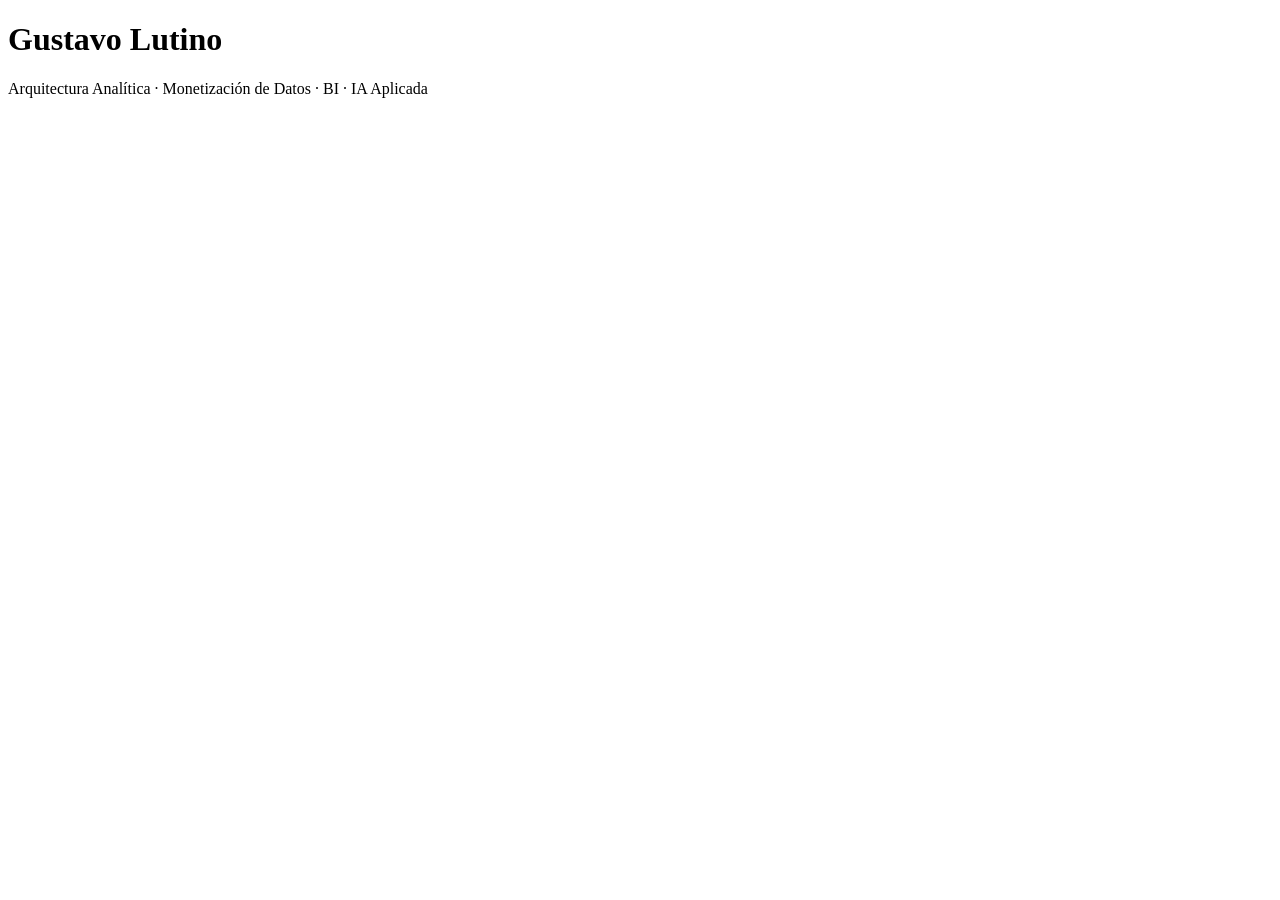
==== index.html @ 82b0d422 "feat: publish portfolio landing page" ====
<!doctype html><html lang="es"><head><meta charset="utf-8"><meta name="viewport" content="width=device-width,initial-scale=1"><title>Gustavo Lutino | Arquitectura Analítica</title></head><body><h1>Gustavo Lutino</h1><p>Arquitectura Analítica · Monetización de Datos · BI · IA Aplicada</p></body></html>
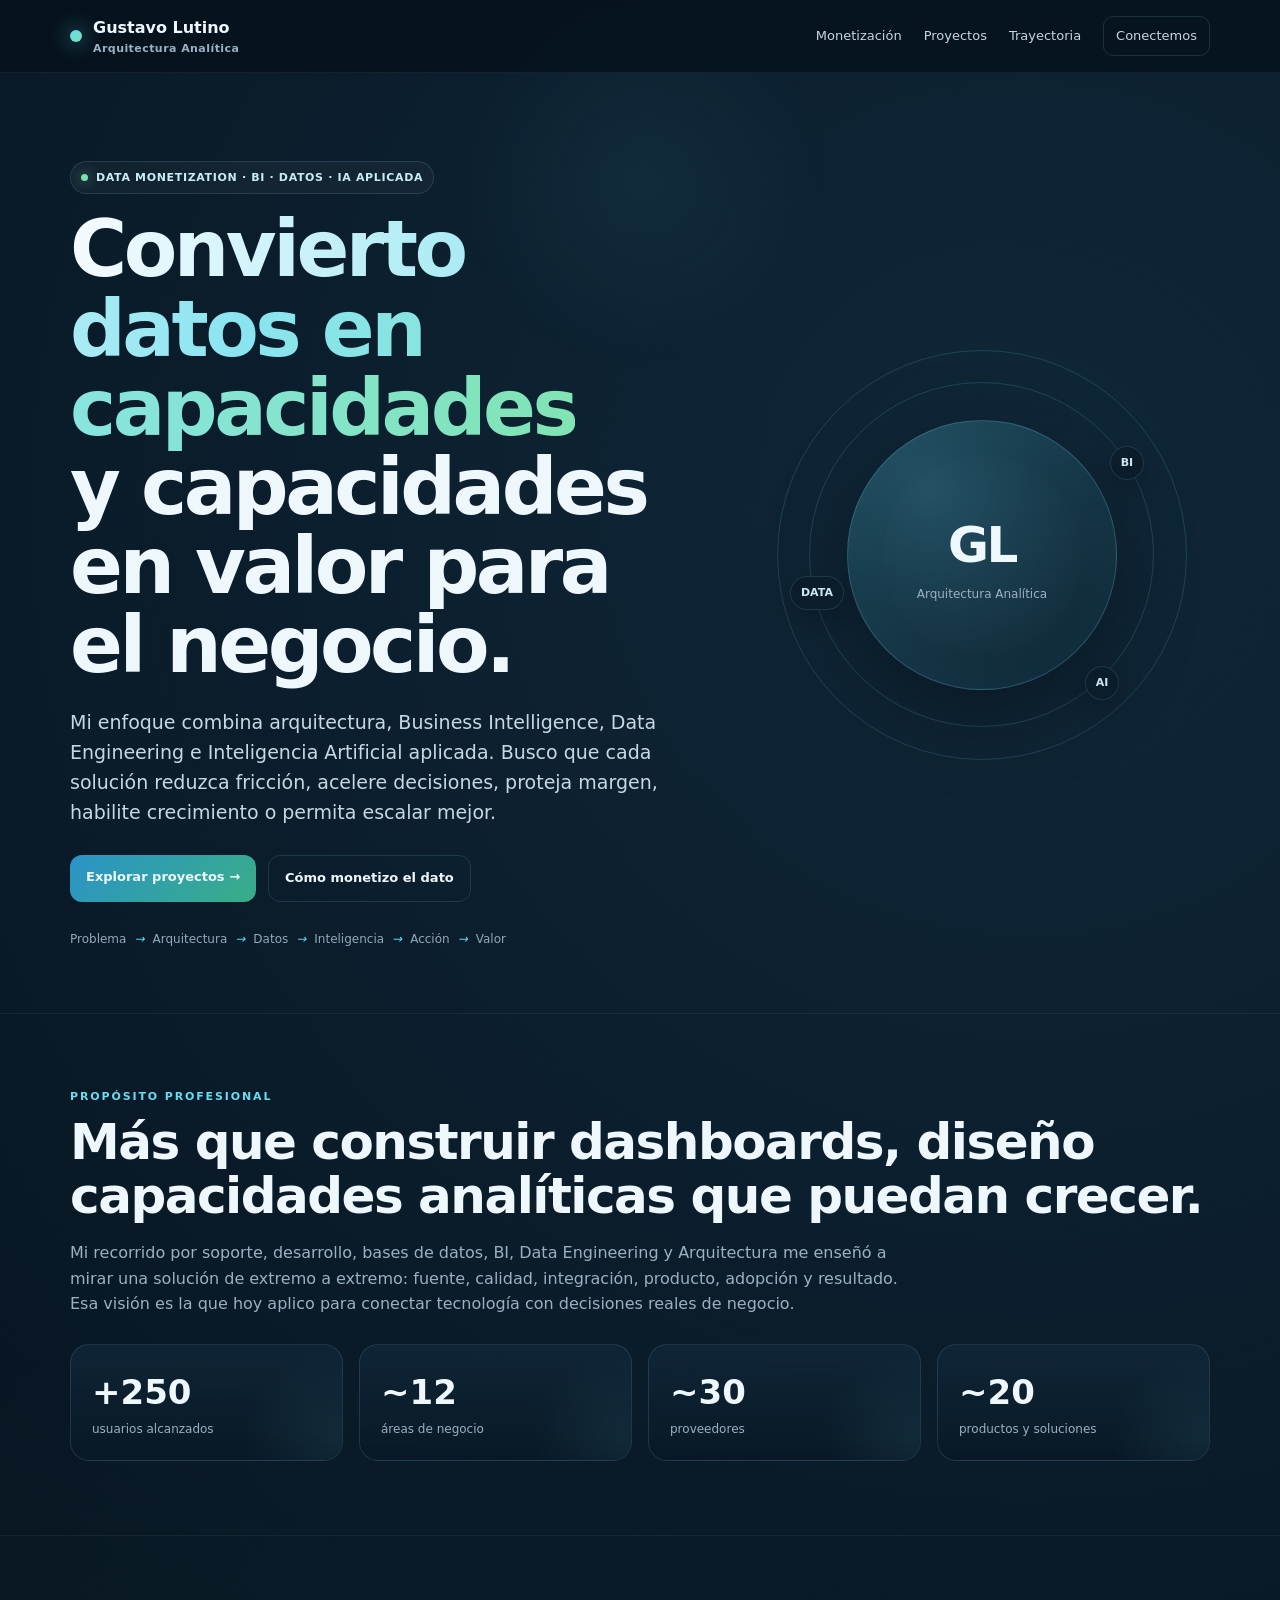
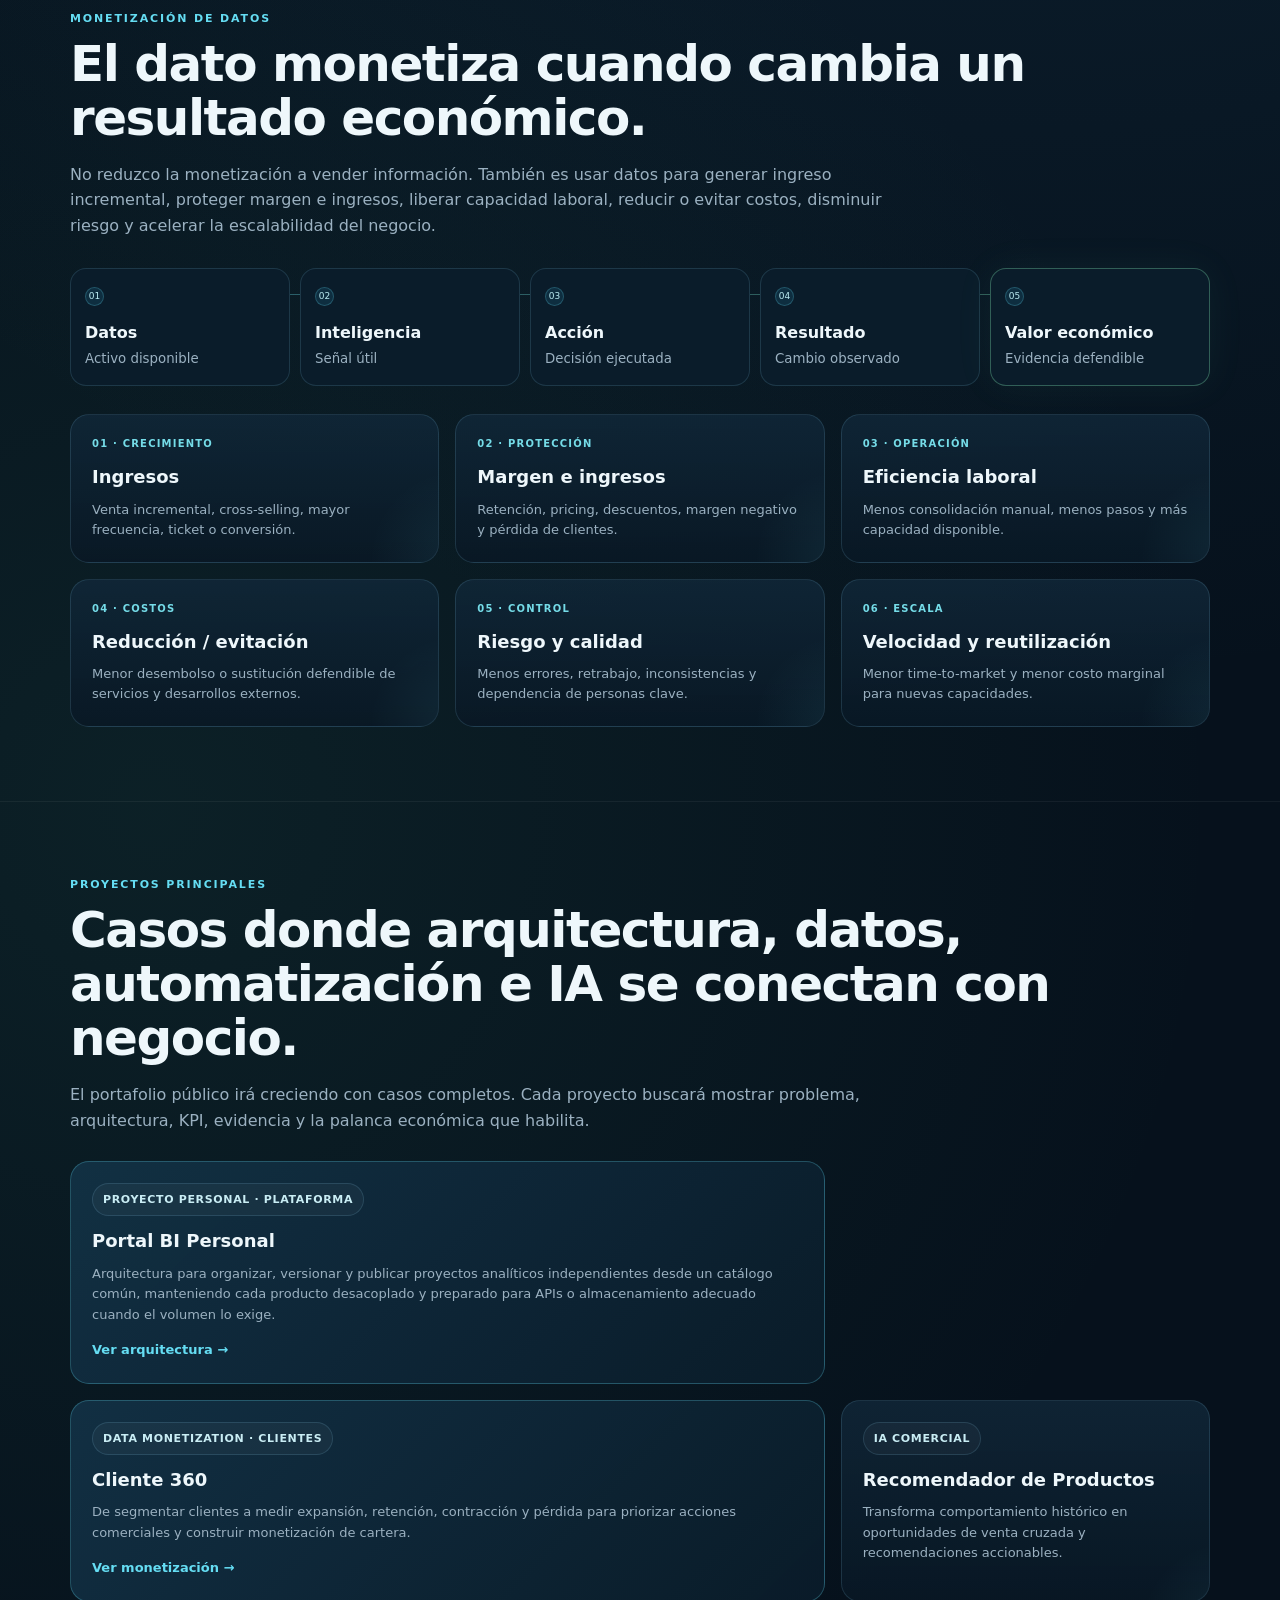
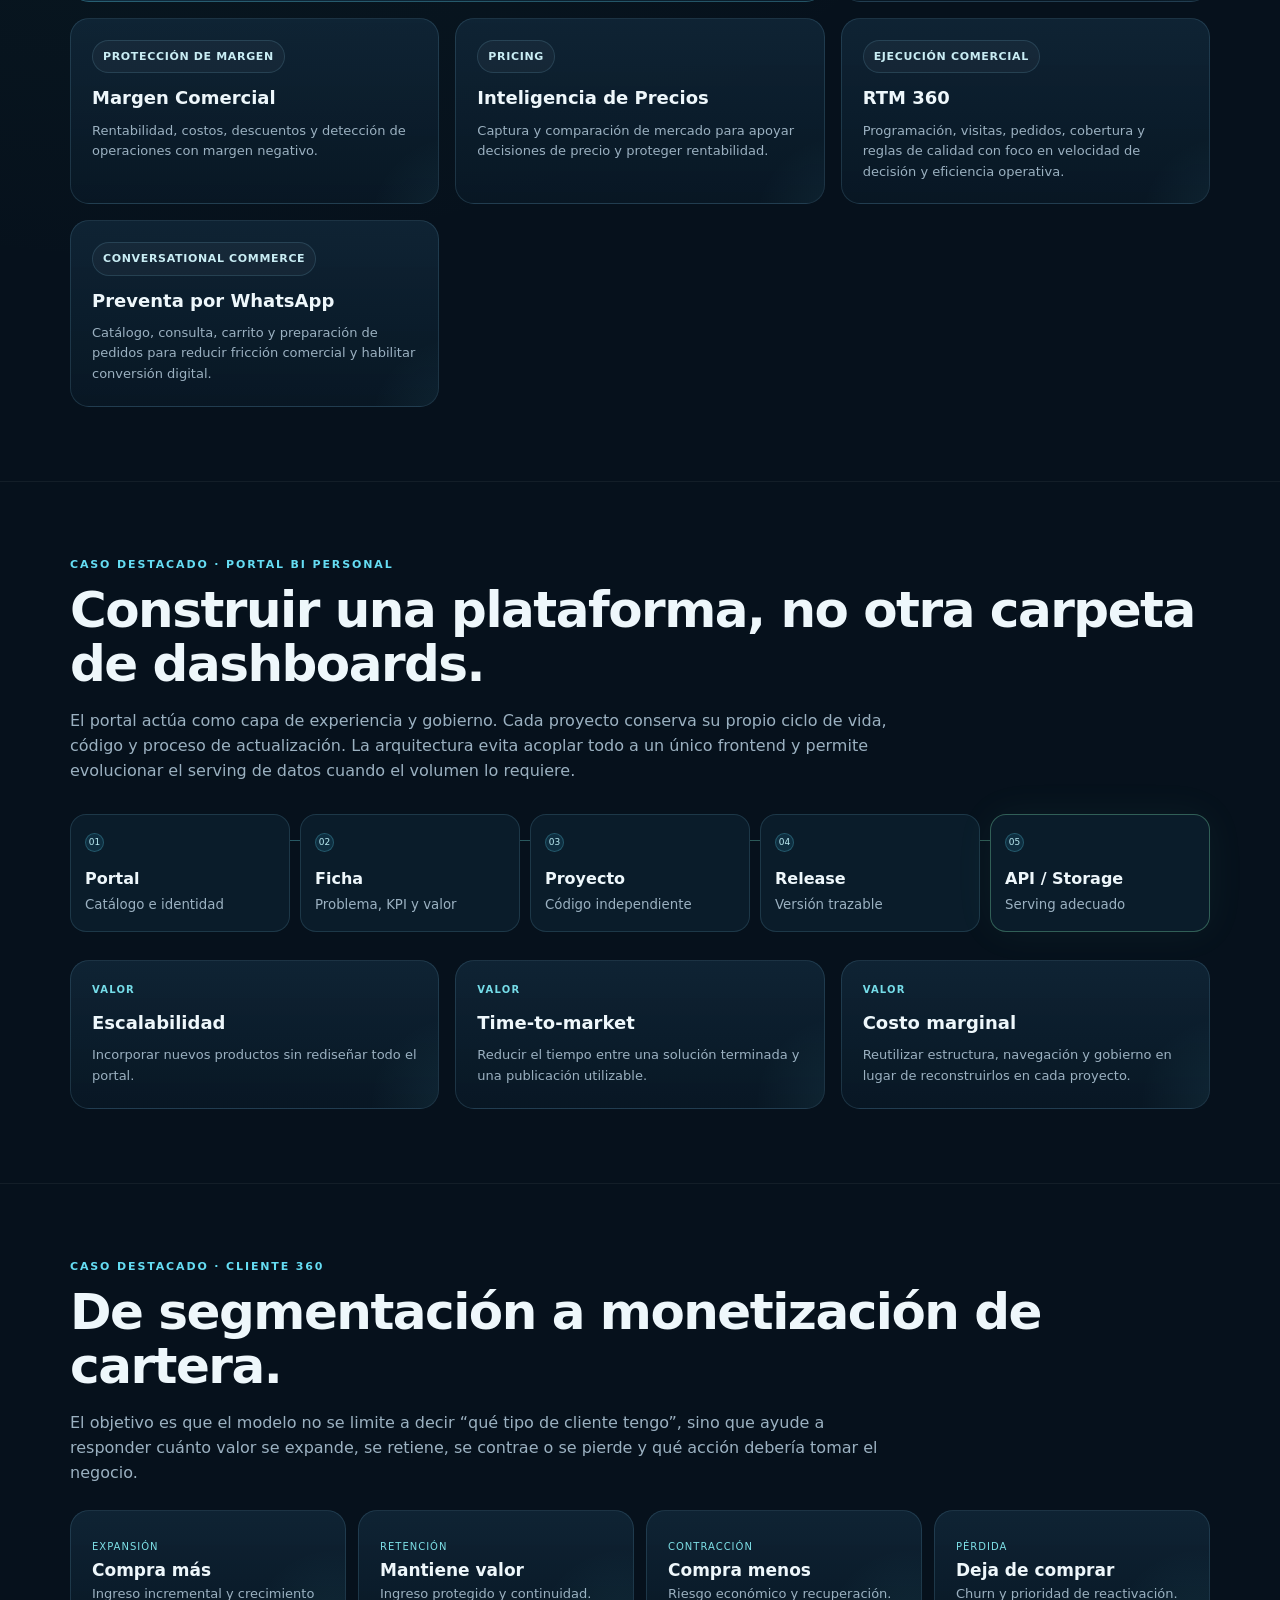
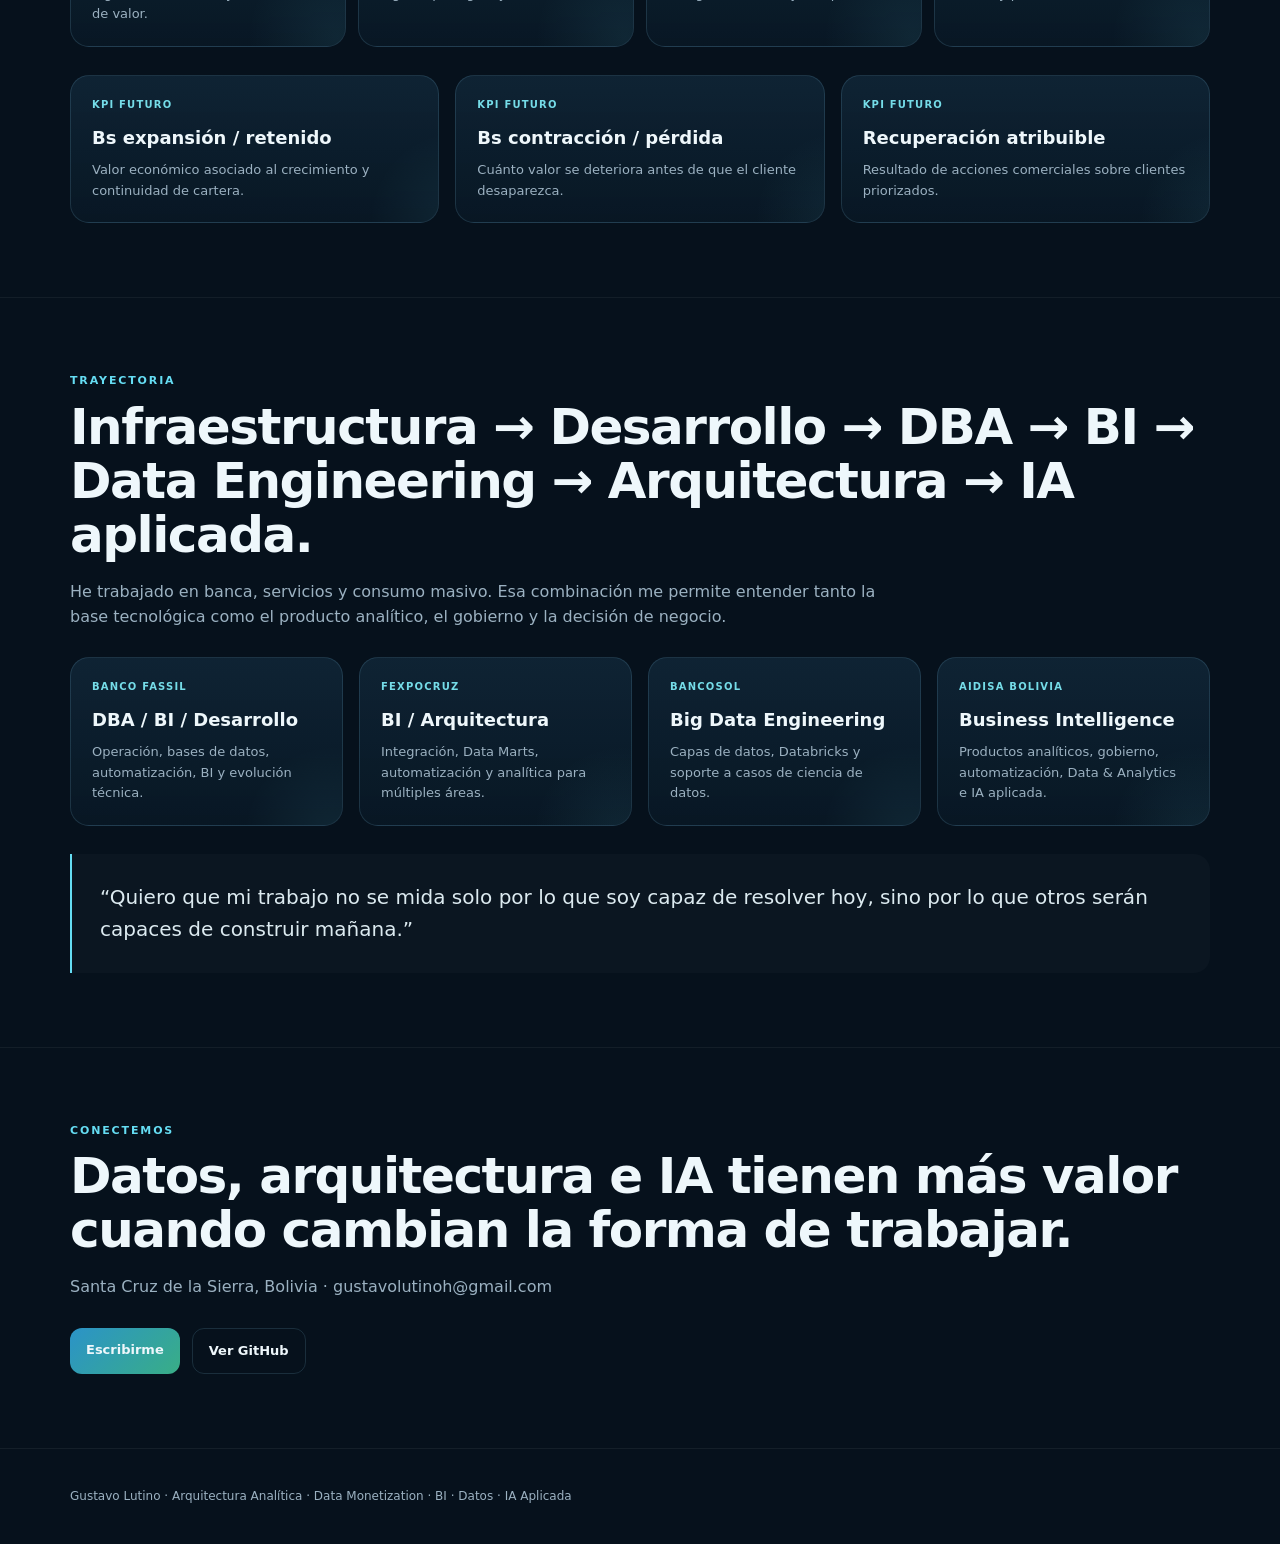
==== commit 0a2ac702: "feat: publish data monetization portfolio v1" ====
--- a/index.html
+++ b/index.html
@@ -1 +1 @@
-<!doctype html><html lang="es"><head><meta charset="utf-8"><meta name="viewport" content="width=device-width,initial-scale=1"><title>Gustavo Lutino | Arquitectura Analítica</title></head><body><h1>Gustavo Lutino</h1><p>Arquitectura Analítica · Monetización de Datos · BI · IA Aplicada</p></body></html>+<!doctype html><html lang="es"><head><meta charset="utf-8"><meta name="viewport" content="width=device-width,initial-scale=1"><meta name="description" content="Gustavo Lutino | Arquitectura Analítica, Monetización de Datos, BI e IA aplicada"><title>Gustavo Lutino | Arquitectura Analítica</title><link rel="stylesheet" href="styles.css"></head><body><div id="progress" class="progress"></div><nav class="nav"><div class="container nav-inner"><a class="brand" href="#inicio"><span class="mark"></span><span>Gustavo Lutino<small>Arquitectura Analítica</small></span></a><div class="navlinks"><a href="#valor">Monetización</a><a href="#proyectos">Proyectos</a><a href="#trayectoria">Trayectoria</a><a class="nav-cta" href="#contacto">Conectemos</a></div></div></nav><header id="inicio" class="hero"><div class="container hero-grid"><div class="reveal"><div class="pill"><i></i> Data Monetization · BI · Datos · IA Aplicada</div><h1><span class="gradient">Convierto datos en capacidades</span><br>y capacidades en valor para el negocio.</h1><p class="lead">Mi enfoque combina arquitectura, Business Intelligence, Data Engineering e Inteligencia Artificial aplicada. Busco que cada solución reduzca fricción, acelere decisiones, proteja margen, habilite crecimiento o permita escalar mejor.</p><div class="actions"><a class="btn primary" href="#proyectos">Explorar proyectos →</a><a class="btn" href="#valor">Cómo monetizo el dato</a></div><div class="hero-proof"><span>Problema</span><i>→</i><span>Arquitectura</span><i>→</i><span>Datos</span><i>→</i><span>Inteligencia</span><i>→</i><span>Acción</span><i>→</i><span>Valor</span></div></div><div class="signal reveal"><div class="orbit o1"></div><div class="orbit o2"></div><div class="chip c1">BI</div><div class="chip c2">DATA</div><div class="chip c3">AI</div><div class="core"><div><b>GL</b><span>Arquitectura Analítica</span></div></div></div></div></header><section><div class="container reveal"><div class="eyebrow">Propósito profesional</div><h2>Más que construir dashboards, diseño capacidades analíticas que puedan crecer.</h2><p class="intro">Mi recorrido por soporte, desarrollo, bases de datos, BI, Data Engineering y Arquitectura me enseñó a mirar una solución de extremo a extremo: fuente, calidad, integración, producto, adopción y resultado. Esa visión es la que hoy aplico para conectar tecnología con decisiones reales de negocio.</p><div class="grid g4"><div class="card metric"><b>+250</b><span>usuarios alcanzados</span></div><div class="card metric"><b>~12</b><span>áreas de negocio</span></div><div class="card metric"><b>~30</b><span>proveedores</span></div><div class="card metric"><b>~20</b><span>productos y soluciones</span></div></div></div></section><section id="valor"><div class="container reveal"><div class="eyebrow">Monetización de Datos</div><h2>El dato monetiza cuando cambia un resultado económico.</h2><p class="intro">No reduzco la monetización a vender información. También es usar datos para generar ingreso incremental, proteger margen e ingresos, liberar capacidad laboral, reducir o evitar costos, disminuir riesgo y acelerar la escalabilidad del negocio.</p><div class="chain"><div class="node"><span>01</span><b>Datos</b><small>Activo disponible</small></div><div class="node"><span>02</span><b>Inteligencia</b><small>Señal útil</small></div><div class="node"><span>03</span><b>Acción</b><small>Decisión ejecutada</small></div><div class="node"><span>04</span><b>Resultado</b><small>Cambio observado</small></div><div class="node accent"><span>05</span><b>Valor económico</b><small>Evidencia defendible</small></div></div><div class="grid g6"><article class="card"><div class="micro">01 · Crecimiento</div><h3>Ingresos</h3><p>Venta incremental, cross-selling, mayor frecuencia, ticket o conversión.</p></article><article class="card"><div class="micro">02 · Protección</div><h3>Margen e ingresos</h3><p>Retención, pricing, descuentos, margen negativo y pérdida de clientes.</p></article><article class="card"><div class="micro">03 · Operación</div><h3>Eficiencia laboral</h3><p>Menos consolidación manual, menos pasos y más capacidad disponible.</p></article><article class="card"><div class="micro">04 · Costos</div><h3>Reducción / evitación</h3><p>Menor desembolso o sustitución defendible de servicios y desarrollos externos.</p></article><article class="card"><div class="micro">05 · Control</div><h3>Riesgo y calidad</h3><p>Menos errores, retrabajo, inconsistencias y dependencia de personas clave.</p></article><article class="card"><div class="micro">06 · Escala</div><h3>Velocidad y reutilización</h3><p>Menor time-to-market y menor costo marginal para nuevas capacidades.</p></article></div></div></section><section id="proyectos"><div class="container reveal"><div class="eyebrow">Proyectos principales</div><h2>Casos donde arquitectura, datos, automatización e IA se conectan con negocio.</h2><p class="intro">El portafolio público irá creciendo con casos completos. Cada proyecto buscará mostrar problema, arquitectura, KPI, evidencia y la palanca económica que habilita.</p><div class="grid g3"><article class="card project featured"><span class="tag">Proyecto personal · Plataforma</span><h3>Portal BI Personal</h3><p>Arquitectura para organizar, versionar y publicar proyectos analíticos independientes desde un catálogo común, manteniendo cada producto desacoplado y preparado para APIs o almacenamiento adecuado cuando el volumen lo exige.</p><a href="#portal">Ver arquitectura →</a></article><article class="card project featured"><span class="tag">Data Monetization · Clientes</span><h3>Cliente 360</h3><p>De segmentar clientes a medir expansión, retención, contracción y pérdida para priorizar acciones comerciales y construir monetización de cartera.</p><a href="#cliente360">Ver monetización →</a></article><article class="card project"><span class="tag">IA Comercial</span><h3>Recomendador de Productos</h3><p>Transforma comportamiento histórico en oportunidades de venta cruzada y recomendaciones accionables.</p></article><article class="card project"><span class="tag">Protección de margen</span><h3>Margen Comercial</h3><p>Rentabilidad, costos, descuentos y detección de operaciones con margen negativo.</p></article><article class="card project"><span class="tag">Pricing</span><h3>Inteligencia de Precios</h3><p>Captura y comparación de mercado para apoyar decisiones de precio y proteger rentabilidad.</p></article><article class="card project"><span class="tag">Ejecución Comercial</span><h3>RTM 360</h3><p>Programación, visitas, pedidos, cobertura y reglas de calidad con foco en velocidad de decisión y eficiencia operativa.</p></article><article class="card project"><span class="tag">Conversational Commerce</span><h3>Preventa por WhatsApp</h3><p>Catálogo, consulta, carrito y preparación de pedidos para reducir fricción comercial y habilitar conversión digital.</p></article></div></div></section><section id="portal"><div class="container reveal"><div class="eyebrow">Caso destacado · Portal BI Personal</div><h2>Construir una plataforma, no otra carpeta de dashboards.</h2><p class="intro">El portal actúa como capa de experiencia y gobierno. Cada proyecto conserva su propio ciclo de vida, código y proceso de actualización. La arquitectura evita acoplar todo a un único frontend y permite evolucionar el serving de datos cuando el volumen lo requiere.</p><div class="chain"><div class="node"><span>01</span><b>Portal</b><small>Catálogo e identidad</small></div><div class="node"><span>02</span><b>Ficha</b><small>Problema, KPI y valor</small></div><div class="node"><span>03</span><b>Proyecto</b><small>Código independiente</small></div><div class="node"><span>04</span><b>Release</b><small>Versión trazable</small></div><div class="node accent"><span>05</span><b>API / Storage</b><small>Serving adecuado</small></div></div><div class="grid g3"><div class="card"><div class="micro">Valor</div><h3>Escalabilidad</h3><p>Incorporar nuevos productos sin rediseñar todo el portal.</p></div><div class="card"><div class="micro">Valor</div><h3>Time-to-market</h3><p>Reducir el tiempo entre una solución terminada y una publicación utilizable.</p></div><div class="card"><div class="micro">Valor</div><h3>Costo marginal</h3><p>Reutilizar estructura, navegación y gobierno en lugar de reconstruirlos en cada proyecto.</p></div></div></div></section><section id="cliente360"><div class="container reveal"><div class="eyebrow">Caso destacado · Cliente 360</div><h2>De segmentación a monetización de cartera.</h2><p class="intro">El objetivo es que el modelo no se limite a decir “qué tipo de cliente tengo”, sino que ayude a responder cuánto valor se expande, se retiene, se contrae o se pierde y qué acción debería tomar el negocio.</p><div class="money"><div class="card"><span>Expansión</span><b>Compra más</b><p>Ingreso incremental y crecimiento de valor.</p></div><div class="card"><span>Retención</span><b>Mantiene valor</b><p>Ingreso protegido y continuidad.</p></div><div class="card"><span>Contracción</span><b>Compra menos</b><p>Riesgo económico y recuperación.</p></div><div class="card"><span>Pérdida</span><b>Deja de comprar</b><p>Churn y prioridad de reactivación.</p></div></div><div class="grid g3"><div class="card"><div class="micro">KPI futuro</div><h3>Bs expansión / retenido</h3><p>Valor económico asociado al crecimiento y continuidad de cartera.</p></div><div class="card"><div class="micro">KPI futuro</div><h3>Bs contracción / pérdida</h3><p>Cuánto valor se deteriora antes de que el cliente desaparezca.</p></div><div class="card"><div class="micro">KPI futuro</div><h3>Recuperación atribuible</h3><p>Resultado de acciones comerciales sobre clientes priorizados.</p></div></div></div></section><section id="trayectoria"><div class="container reveal"><div class="eyebrow">Trayectoria</div><h2>Infraestructura → Desarrollo → DBA → BI → Data Engineering → Arquitectura → IA aplicada.</h2><p class="intro">He trabajado en banca, servicios y consumo masivo. Esa combinación me permite entender tanto la base tecnológica como el producto analítico, el gobierno y la decisión de negocio.</p><div class="grid g4"><div class="card"><div class="micro">Banco Fassil</div><h3>DBA / BI / Desarrollo</h3><p>Operación, bases de datos, automatización, BI y evolución técnica.</p></div><div class="card"><div class="micro">Fexpocruz</div><h3>BI / Arquitectura</h3><p>Integración, Data Marts, automatización y analítica para múltiples áreas.</p></div><div class="card"><div class="micro">BancoSol</div><h3>Big Data Engineering</h3><p>Capas de datos, Databricks y soporte a casos de ciencia de datos.</p></div><div class="card"><div class="micro">AIDISA Bolivia</div><h3>Business Intelligence</h3><p>Productos analíticos, gobierno, automatización, Data & Analytics e IA aplicada.</p></div></div><div class="quote">“Quiero que mi trabajo no se mida solo por lo que soy capaz de resolver hoy, sino por lo que otros serán capaces de construir mañana.”</div></div></section><section id="contacto"><div class="container reveal"><div class="eyebrow">Conectemos</div><h2>Datos, arquitectura e IA tienen más valor cuando cambian la forma de trabajar.</h2><p class="intro">Santa Cruz de la Sierra, Bolivia · <a href="mailto:gustavolutinoh@gmail.com">gustavolutinoh@gmail.com</a></p><div class="actions"><a class="btn primary" href="mailto:gustavolutinoh@gmail.com">Escribirme</a><a class="btn" href="https://github.com/gustavolutino">Ver GitHub</a></div></div></section><footer class="footer"><div class="container">Gustavo Lutino · Arquitectura Analítica · Data Monetization · BI · Datos · IA Aplicada</div></footer><script src="app.js"></script></body></html>
--- a/styles.css
+++ b/styles.css
@@ -0,0 +1 @@
+:root{--bg:#06111c;--bg2:#091827;--panel:rgba(13,31,46,.78);--line:rgba(129,198,226,.16);--text:#eef7fb;--muted:#9bb1c1;--cyan:#65ddf3;--green:#7ce0ae;--blue:#6b8cff;--gold:#f3c86b;--shadow:0 24px 80px rgba(0,0,0,.34)}*{box-sizing:border-box}html{scroll-behavior:smooth}body{margin:0;background:radial-gradient(circle at 80% 8%,rgba(50,119,159,.22),transparent 30%),radial-gradient(circle at 12% 38%,rgba(55,144,116,.12),transparent 26%),var(--bg);color:var(--text);font-family:Inter,ui-sans-serif,system-ui,-apple-system,Segoe UI,sans-serif;line-height:1.58;overflow-x:hidden}body:before{content:"";position:fixed;inset:0;pointer-events:none;background:radial-gradient(500px circle at var(--x,50%) var(--y,20%),rgba(92,211,238,.06),transparent 38%);z-index:-1}a{color:inherit;text-decoration:none}.container{width:min(1140px,calc(100% - 36px));margin:auto}.progress{position:fixed;left:0;top:0;height:3px;width:0;background:linear-gradient(90deg,var(--cyan),var(--green));z-index:99}.nav{position:sticky;top:0;z-index:50;background:rgba(6,17,28,.78);backdrop-filter:blur(18px);border-bottom:1px solid rgba(255,255,255,.06)}.nav-inner{height:72px;display:flex;align-items:center;justify-content:space-between;gap:20px}.brand{display:flex;align-items:center;gap:11px;font-weight:850}.mark{width:12px;height:12px;border-radius:50%;background:linear-gradient(135deg,var(--cyan),var(--green));box-shadow:0 0 22px rgba(101,221,243,.75)}.brand small{display:block;color:var(--muted);font-size:11px;font-weight:600;letter-spacing:.04em}.navlinks{display:flex;align-items:center;gap:22px;color:#c7d7e2;font-size:13px}.navlinks a:hover{color:#fff}.nav-cta{padding:9px 12px;border:1px solid var(--line);border-radius:10px}.hero{padding:88px 0 64px;min-height:82vh;display:flex;align-items:center}.hero-grid{display:grid;grid-template-columns:1.16fr .84fr;gap:54px;align-items:center}.pill,.tag{display:inline-flex;align-items:center;gap:8px;border:1px solid var(--line);background:rgba(255,255,255,.035);padding:7px 10px;border-radius:999px;color:#c9edf4;font-size:11px;font-weight:800;letter-spacing:.06em;text-transform:uppercase}.pill i{width:7px;height:7px;border-radius:50%;background:var(--green);box-shadow:0 0 14px rgba(124,224,174,.8)}h1{font-size:clamp(46px,7vw,78px);line-height:1.015;letter-spacing:-.045em;margin:16px 0 22px}.gradient{background:linear-gradient(90deg,#f6fbff 0%,#8ae4f0 45%,#80e4b4 100%);-webkit-background-clip:text;color:transparent}.lead{font-size:19px;color:#c7d8e3;max-width:760px}.actions{display:flex;gap:12px;flex-wrap:wrap;margin-top:28px}.btn{padding:12px 16px;border-radius:12px;border:1px solid var(--line);font-weight:800;font-size:13px;transition:.22s}.btn:hover{transform:translateY(-2px)}.btn.primary{background:linear-gradient(135deg,#2b93c8,#39ae86);border:none}.hero-proof{display:flex;flex-wrap:wrap;gap:8px;align-items:center;margin-top:28px;color:#90aaba;font-size:12px}.hero-proof i{color:#5bd7e9}.signal{position:relative;min-height:410px;display:grid;place-items:center}.core{width:270px;height:270px;border-radius:50%;display:grid;place-items:center;text-align:center;background:radial-gradient(circle at 30% 25%,rgba(101,221,243,.24),rgba(11,29,44,.92));border:1px solid rgba(120,211,238,.25);box-shadow:var(--shadow),inset 0 0 40px rgba(70,201,221,.08);animation:float 5s ease-in-out infinite}.core b{font-size:50px;letter-spacing:-.05em}.core span{display:block;color:var(--muted);font-size:12px}.orbit{position:absolute;border:1px solid rgba(102,221,242,.17);border-radius:50%;animation:spin 18s linear infinite}.o1{width:345px;height:345px}.o2{width:410px;height:410px;animation-duration:26s;animation-direction:reverse}.chip{position:absolute;padding:7px 10px;border:1px solid var(--line);border-radius:999px;background:#0b1c2a;color:#cce7ef;font-size:11px;font-weight:850;box-shadow:0 10px 30px rgba(0,0,0,.25)}.c1{transform:translate(145px,-92px)}.c2{transform:translate(-165px,38px)}.c3{transform:translate(120px,128px)}section{padding:74px 0;border-top:1px solid rgba(255,255,255,.055)}.eyebrow{color:var(--cyan);font-size:11px;font-weight:850;text-transform:uppercase;letter-spacing:.17em}h2{font-size:clamp(31px,5vw,50px);line-height:1.08;letter-spacing:-.03em;margin:10px 0 17px}.intro{max-width:830px;color:var(--muted)}.grid{display:grid;gap:16px;margin-top:28px}.g3{grid-template-columns:repeat(3,1fr)}.g4{grid-template-columns:repeat(4,1fr)}.g6{grid-template-columns:repeat(3,1fr)}.card{position:relative;background:linear-gradient(180deg,rgba(17,40,58,.8),rgba(9,24,37,.9));border:1px solid var(--line);border-radius:19px;padding:21px;overflow:hidden;transition:.25s transform,.25s border-color,.25s box-shadow}.card:after{content:"";position:absolute;inset:auto -30% -60% auto;width:180px;height:180px;background:radial-gradient(circle,rgba(101,221,243,.08),transparent 70%)}.card:hover{transform:translateY(-5px);border-color:rgba(101,221,243,.32);box-shadow:0 18px 55px rgba(0,0,0,.24)}.card h3{margin:11px 0 8px;font-size:18px}.card p{margin:0;color:var(--muted);font-size:13px}.micro{font-size:10px;text-transform:uppercase;letter-spacing:.12em;color:#75dce8;font-weight:850}.metric b{font-size:34px}.metric span{display:block;color:var(--muted);font-size:12px}.chain{position:relative;display:grid;grid-template-columns:repeat(5,1fr);gap:10px;margin-top:30px}.chain:before{content:"";position:absolute;top:26px;left:8%;right:8%;height:1px;background:linear-gradient(90deg,var(--cyan),var(--green));opacity:.35}.node{position:relative;padding:18px 14px 15px;border:1px solid var(--line);border-radius:16px;background:#0a1c2a}.node span{display:grid;place-items:center;width:19px;height:19px;border-radius:50%;background:#0e2e40;border:1px solid rgba(101,221,243,.24);font-size:9px;color:#bcecf3;margin-bottom:14px}.node b{display:block}.node small{color:var(--muted)}.node.accent{border-color:rgba(124,224,174,.34);box-shadow:0 0 40px rgba(124,224,174,.06)}.project.featured{grid-column:span 2;border-color:rgba(101,221,243,.27);background:linear-gradient(135deg,rgba(19,50,70,.92),rgba(10,28,42,.95))}.project a{display:inline-block;margin-top:15px;color:var(--cyan);font-weight:800;font-size:13px}.money{display:grid;grid-template-columns:repeat(4,1fr);gap:12px;margin-top:24px}.money .card b{display:block;font-size:17px}.money .card span{font-size:10px;text-transform:uppercase;letter-spacing:.1em;color:#7de0e7}.quote{padding:28px;border-left:2px solid var(--cyan);background:rgba(255,255,255,.025);border-radius:0 16px 16px 0;margin-top:28px;font-size:20px;color:#dceaf0}.footer{padding:38px 0;color:var(--muted);font-size:12px;border-top:1px solid rgba(255,255,255,.06)}.reveal{opacity:0;transform:translateY(22px);transition:.7s cubic-bezier(.2,.8,.2,1)}.reveal.show{opacity:1;transform:none}@keyframes spin{to{transform:rotate(360deg)}}@keyframes float{50%{transform:translateY(-8px)}}@media(max-width:980px){.hero-grid{grid-template-columns:1fr}.signal{min-height:350px}.g4,.g6{grid-template-columns:repeat(2,1fr)}.g3{grid-template-columns:1fr 1fr}.project.featured{grid-column:auto}.chain{grid-template-columns:1fr 1fr}.chain:before{display:none}.money{grid-template-columns:1fr 1fr}.navlinks{display:none}}@media(max-width:620px){.g3,.g4,.g6,.chain,.money{grid-template-columns:1fr}.hero{padding-top:58px}.signal{min-height:310px}.core{width:220px;height:220px}.o1{width:280px;height:280px}.o2{width:320px;height:320px}.c1{transform:translate(105px,-76px)}.c2{transform:translate(-115px,28px)}.c3{transform:translate(90px,100px)}h1{font-size:43px}}@media(prefers-reduced-motion:reduce){*,*:before,*:after{animation:none!important;transition:none!important;scroll-behavior:auto!important}.reveal{opacity:1;transform:none}}
